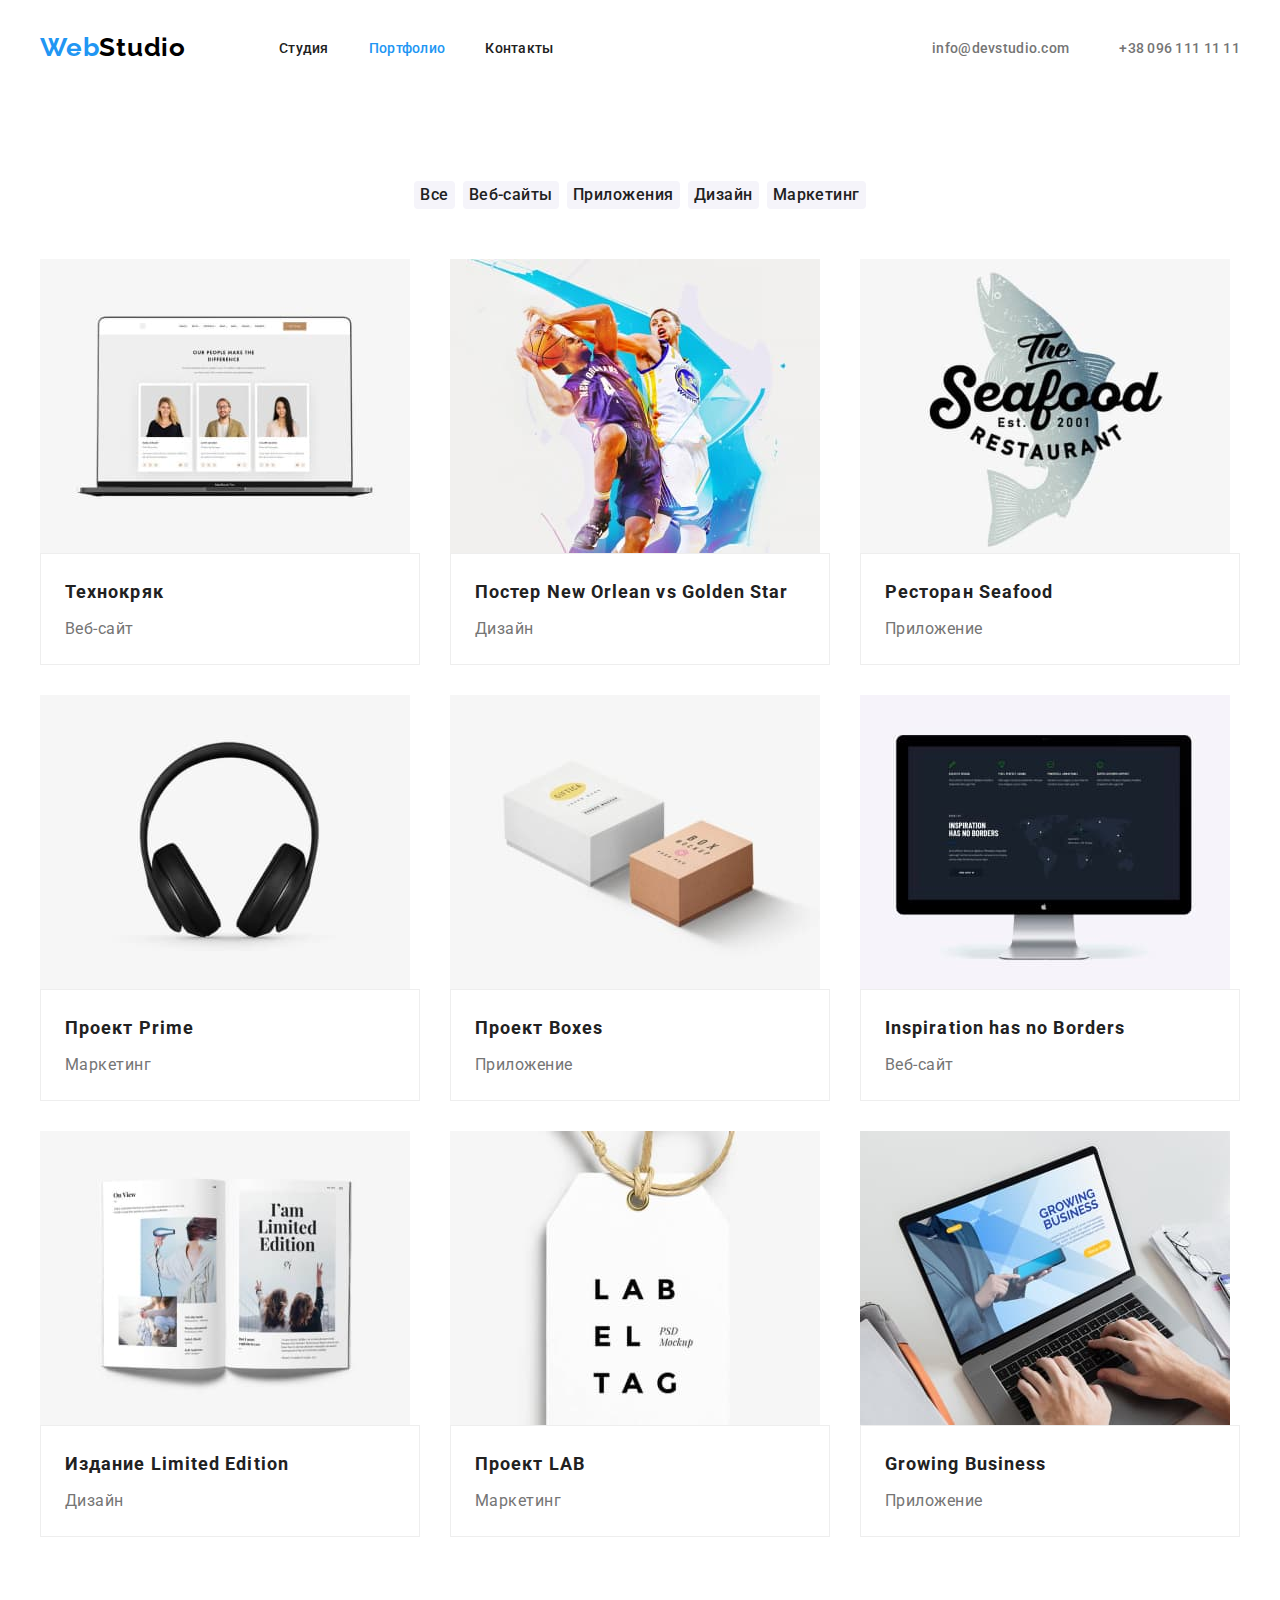
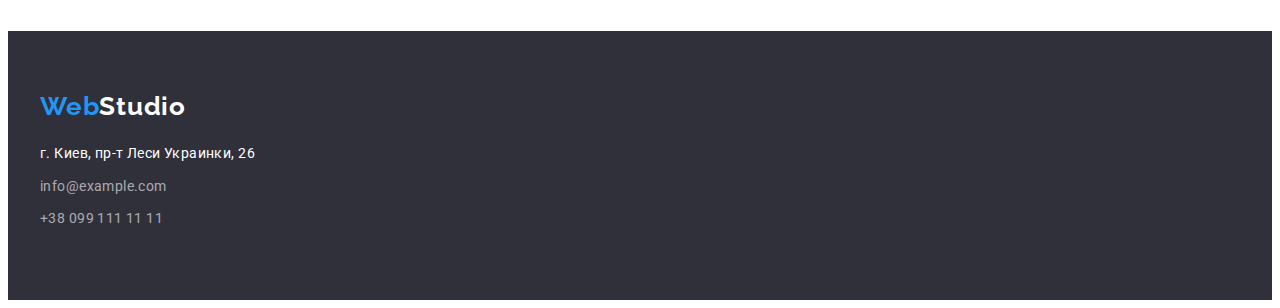
==== portfolio.html @ 58ab9e76 "clone homework 3" ====
<!DOCTYPE html>
<html lang="ru">
  <head>
    <meta charset="UTF-8" />
    <meta http-equiv="X-UA-Compatible" content="IE=edge" />
    <meta name="viewport" content="width=device-width, initial-scale=1.0" />
    <title>Document</title>
    <link rel="preconnect" href="https://fonts.googleapis.com" />
    <link rel="preconnect" href="https://fonts.gstatic.com" crossorigin />
    <link
      href="https://fonts.googleapis.com/css2?family=Raleway:wght@700&family=Roboto:wght@400;500;700;900&display=swap"
      rel="stylesheet"
    />
    <link
      rel="stylesheet"
      href="https://cdnjs.cloudflare.com/ajax/libs/modern-normalize/1.0.0/modern-normalize.min.css"
      integrity="sha512-ISS7cAi1PEhQ8jnbJpJZMd29NlhNj4AWYyLOSp2CE/CsHxTCu+r+t0D2yoJudVrd0/8fTVPUVDzY5Tvli75u/g=="
      crossorigin="anonymous"
    />
    <link rel="stylesheet" href="./css/styles.css" />
  </head>
  <body>
    <header class="header">
      <div class="container header-container">
        <nav class="navigation">
          <a class="logo" href="./"
            >Web<span class="logo-black">Studio</span>
          </a>
          <ul class="header-list">
            <li class="header-item">
              <a href="./index.html" class="header-link">Студия</a>
            </li>
            <li class="header-item">
              <a href="./portfolio.html" class="header-link current"
                >Портфолио</a
              >
            </li>
            <li class="header-item">
              <a href="" class="header-link">Контакты</a>
            </li>
          </nav>
        <ul class="header-connect">
          <li class="contact-item">
            <a href="mailto:info@devstudio.com" class="contact-link"
              >info@devstudio.com</a
            >
          </li>
          <li class="contact-item">
            <a href="tel:+380961111111" class="contact-link"
              >+38 096 111 11 11</a
            >
          </li>
        </ul>
      </div>
    </header>
    <main>
      <section class="portfolio">
        <div class="container">
          <h1 class="visually-hidden">Portfolio</h1>
          <ul class="portfolio-filter">
            <li class="filter-item">
              <button type="button" class="portfolio-filter-button">Все</button>
            </li>
            <li class="filter-item">
              <button type="button" class="portfolio-filter-button">
                Веб-сайты
              </button>
            </li>
            <li class="filter-item">
              <button type="button" class="portfolio-filter-button">
                Приложения
              </button>
            </li>
            <li class="filter-item">
              <button type="button" class="portfolio-filter-button">
                Дизайн
              </button>
            </li>
            <li class="filter-item">
              <button type="button" class="portfolio-filter-button">
                Маркетинг
              </button>
            </li>
          </ul>
          <ul class="gallery-list">
            <li class="gallery-item">
              <img
                src="./images/portfolio-img1.jpg"
                alt="ноутбук з зображенням команди"
                width="370"
                height="404"
              />
              <div class="gallery-border">
                <h2 class="gallery-text">Технокряк</h2>
                <p class="gallery-filter">Веб-сайт</p>
              </div>
            </li>
            <li class="gallery-item">
              <img
                src="./images/portfolio-img2.jpg"
                alt="два баскетболіста"
                width="370"
                height="404"
              />
              <div class="gallery-border">
                <h2 class="gallery-text">
                  Постер <span lang="en">New Orlean vs Golden Star</span>
                </h2>
                <p class="gallery-filter">Дизайн</p>
              </div>
            </li>
            <li class="gallery-item">
              <img
                src="./images/portfolio-img3.jpg"
                alt="лого ресторану"
                width="370"
                height="404"
              />
              <div class="gallery-border">
                <h2 class="gallery-text">
                  Ресторан <span lang="en">Seafood</span>
                </h2>
                <p class="gallery-filter">Приложение</p>
              </div>
            </li>
            <li class="gallery-item">
              <img
                src="./images/portfolio-img4.jpg"
                alt="навушники"
                width="370"
                height="404"
              />
              <div class="gallery-border">
                <h2 class="gallery-text">
                  Проект <span lang="en">Prime</span>
                </h2>
                <p class="gallery-filter">Маркетинг</p>
              </div>
            </li>
            <li class="gallery-item">
              <img
                src="./images/portfolio-img5.jpg"
                alt="дві коробки"
                width="370"
                height="404"
              />
              <div class="gallery-border">
                <h2 class="gallery-text">
                  Проект <span lang="en">Boxes</span>
                </h2>
                <p class="gallery-filter">Приложение</p>
              </div>
            </li>
            <li class="gallery-item">
              <img
                src="./images/portfolio-img6.jpg"
                alt="екран компютера"
                width="370"
                height="404"
              />
              <div class="gallery-border">
                <h2 class="gallery-text">
                  <span lang="en">Inspiration has no Borders</span>
                </h2>
                <p class="gallery-filter">Веб-сайт</p>
              </div>
            </li>
            <li class="gallery-item">
              <img
                src="./images/portfolio-img7.jpg"
                alt="розгорнута книга"
                width="370"
                height="404"
              />
              <div class="gallery-border">
                <h2 class="gallery-text">
                  Издание <span lang="en">Limited Edition</span>
                </h2>
                <p class="gallery-filter">Дизайн</p>
              </div>
            </li>
            <li class="gallery-item">
              <img
                src="./images/portfolio-img8.jpg"
                alt="лейба"
                width="370"
                height="404"
              />
              <div class="gallery-border">
                <h2 class="gallery-text">Проект <span lang="en">LAB</span></h2>
                <p class="gallery-filter">Маркетинг</p>
              </div>
            </li>
            <li class="gallery-item">
              <img
                src="./images/portfolio-img9.jpg"
                alt="руки, які набирають щось клавіатурі"
                width="370"
                height="404"
              />
              <div class="gallery-border">
                <h2 class="gallery-text">
                  <span lang="en">Growing Business</span>
                </h2>
                <p class="gallery-filter">Приложение</p>
              </div>
            </li>
          </ul>
        </div>
      </section>
    </main>
    <footer class="footer">
      <div class="container">
        <a href="./" class="logo">Web<span class="logo-white">Studio</span></a>
        <address>
          <ul class="footer-list">
            <li class="footer-item">
              <a
                href="https://goo.gl/maps/ukGRsMh9YRKDoBZH8"
                target="_blank"
                class="footer-contact-link"
              >
                <span class="adress-color"
                  >г. Киев, пр-т Леси Украинки, 26</span
                >
              </a>
            </li>
            <li class="footer-item">
              <a href="mailto:info@example.com" class="footer-contact-link"
                >info@example.com</a
              >
            </li>
            <li class="footer-item">
              <a href="tel:+380991111111" class="footer-contact-link"
                >+38 099 111 11 11</a
              >
            </li>
          </ul>
        </address>
      </div>
    </footer>
  </body>
</html>
---- css/styles.css ----
:root {
  --primary-text-color: #757575;
  --title-text-color: #212121;
  --accent-color: #2196f3;
  --additional-color: #ffffff;
  --contact-color: #757575;
  --backfound-footer-color: #2f303a;
}

p,
h1,
h2,
h3 {
  margin: 0;
}

ul {
  margin: 0;
  padding: 0;
}

body {
  background-color: #ffffff;
  color: var(--primary-text-color);
  font-family: "Roboto", sans-serif;
}

ul {
  list-style: none;
}

a {
  text-decoration: none;
}

img {
  display: block;
  max-width: 100%;
  height: auto;
}

.container {
  width: 1200px;
  margin-left: auto;
  margin-right: auto;
  padding-left: 15px;
  padding-right: 15px;
}

.visually-hidden {
  position: absolute;
  clip: rect(0 0 0 0);
  width: 1px;
  height: 1px;
  margin: -1px;
}

/*----------logo--------*/

.logo {
  display: block;
  font-family: "Raleway", sans-serif;
  font-weight: 700;
  font-size: 26px;
  line-height: 1.19;
  letter-spacing: 0.03em;
  color: var(--accent-color);
}

.logo-black {
  color: #000000;
}

.logo-white {
  color: #ffffff;
}

/* -------header--------- */
.header {
  padding-top: 24px;
  padding-bottom: 24px;
}
.logo {
  margin-right: 93px;
}

.header-container {
  display: flex;
  align-items: center;
}
.navigation {
  display: flex;
  align-items: center;
}

.header-list {
  display: flex;
}

.header-connect {
  display: flex;
  margin-left: auto;
}
.header-item + .header-item {
  margin-left: 40px;
}
.header-link {
  font-family: "Roboto", sans-serif;
  font-weight: 500;
  font-size: 14px;
  line-height: 1.14;
  letter-spacing: 0.02em;
  color: var(--title-text-color);
}
.header-link:hover,
.header-link:focus {
  color: var(--accent-color);
}
.current {
  color: var(--accent-color);
}

.contact-item {
  display: block;
}

.contact-item:first-child {
  margin-right: 50px;
}

.contact-link {
  font-family: "Roboto", sans-serif;
  font-weight: 500;
  font-size: 14px;
  line-height: 1.14;
  letter-spacing: 0.02em;
  color: var(--contact-color);
}
.contact-link:hover,
.contact-link:focus {
  color: var(--accent-color);
}

/*--------- hero-------- */
.hero {
  background-color: #2f303a;
  padding-top: 200px;
  padding-bottom: 200px;
  text-align: center;
}
.hero-title {
  margin-bottom: 30px;
  font-weight: 900;
  font-size: 44px;
  line-height: 1.36;
  letter-spacing: 0.06em;
  text-transform: uppercase;
  color: var(--additional-color);
}
.hero-button {
  font-family: inherit;
  font-weight: 700;
  font-size: 16px;
  line-height: 1.87;
  align-items: center;
  text-align: center;
  border-radius: 5px;
  justify-content: center;
  letter-spacing: 0.06em;
  color: #ffffff;
  background-color: var(--accent-color);
  height: 50px;
  min-width: 200px;

  cursor: pointer;
}
.hero-button:hover,
.hero-button:focus {
  background-color: #188ce8;
}

/*-------- Advantages--------*/
.advantages {
  padding-top: 94px;
  padding-bottom: 94px;
}
.advantages-list {
  display: flex;
}
.advantages-item + .advantages-item {
  margin-left: 30px;
}
.advantages-item {
  min-width: 270px;
  min-height: 75px;
}

.advantages-subtitle {
  margin-bottom: 10px;

  font-weight: 700;
  font-size: 14px;
  line-height: 1.14;
  letter-spacing: 0.03em;
  text-transform: uppercase;
  color: var(--title-text-color);
}
.advantages-text {
  font-weight: 400;
  font-size: 14px;
  line-height: 1.71;
  letter-spacing: 0.03em;
  color: var(--primary-text-color);
}

/*-------works------*/
.works {
  padding-bottom: 94px;
}
.works-list {
  display: flex;
  margin-left: -30px;
}
.works-item {
  width: calc(100% / 3 - 30px);
  margin-left: 30px;
}
.works-title {
  margin-bottom: 50px;
}
.works-title,
.team-title {
  font-weight: 700;
  font-size: 36px;
  line-height: 1.16;
  text-align: center;
  letter-spacing: 0.03em;
  color: var(--title-text-color);
}

/*-------team------*/
.team {
  background-color: #f5f4fa;
  padding-top: 94px;
  padding-bottom: 94px;
}
.team-title {
  margin-bottom: 50px;
}
.team-list {
  display: flex;
  margin-left: -30px;
  margin-bottom: -30px;
}
.team-item {
  flex-basis: calc(100%-60px)/ 4);
  margin-left: 30px;
  margin-bottom: 30px;
}

.imagine {
  margin-bottom: 30px;
}

.team-name {
  margin-bottom: 10px;

  font-weight: 500;
  font-size: 16px;
  line-height: 1.18;
  text-align: center;
  letter-spacing: 0.03em;
  color: var(--title-text-color);
}
.team-text {
  font-size: 16px;
  line-height: 1.18;
  text-align: center;
  letter-spacing: 0.03em;
  color: var(--primary-text-color);
}
.team-border {
  background: #ffffff;
  box-shadow: 0px 1px 3px rgba(0, 0, 0, 0.12), 0px 1px 1px rgba(0, 0, 0, 0.14),
    0px 2px 1px rgba(0, 0, 0, 0.2);
  border-radius: 0px 0px 4px 4px;
  padding-top: 30px;
  padding-bottom: 30px;
}

/*------- footer-----*/
.footer {
  background-color: var(--backfound-footer-color);
  padding-top: 60px;
  padding-bottom: 60px;
}
.footer .logo {
  margin-bottom: 20px;
  margin-right: 0;
}

address {
  font-style: normal;
  margin-bottom: 9px;
}

.adress-color {
  color: #ffffff;
}

.footer-item:not(:last-child){
  display: block;
  margin-bottom: 9px;
}

.footer-contact-link {
  display: block;
  font-family: inherit;
  font-size: 14px;
  line-height: 1.71;
  letter-spacing: 0.03em;
  color: rgba(255, 255, 255, 0.6);
}
.footer-contact-link:hover,
.footer-contact-link:focus {
  color: var(--accent-color);
}

/*------ portfolio-----*/
/*-------filter--------*/

.portfolio {
  padding-top: 94px;
  padding-bottom: 94px;
}
.portfolio-filter {
  margin-bottom: 50px;
}
.portfolio-filter {
  display: flex;
  justify-content: center;
}

.portfolio-filter-button {
  font-family: inherit;
  font-weight: 500;
  font-size: 16px;
  line-height: 26px;
  text-align: center;
  letter-spacing: 0.03em;
  color: #212121;
  background-color: #f5f4fa;
  border-radius: 4px;
  border: none;

  cursor: pointer;
}

.portfolio-filter-button:hover,
.portfolio-filter-button:focus {
  background-color: #2196f3;
  color: #ffffff;
  box-shadow: 0px 3px 1px rgba(0, 0, 0, 0.1), 0px 1px 2px rgba(0, 0, 0, 0.08),
    0px 2px 2px rgba(0, 0, 0, 0.12);
  border-radius: 4px;
}
.filter-item + .filter-item {
  margin-left: 8px;
}

/*---------Gallery--------*/
.gallery-list {
  display: flex;
  flex-wrap: wrap;
  margin-left: -30px;
  margin-bottom: -30px;
}
.gallery-item {
  width: calc(100% / 3 - 30px);
  margin-left: 30px;
  margin-bottom: 30px;
}
.gallery-text {
  margin-bottom: 4px;
  font-weight: 700;
  font-size: 18px;
  line-height: 2;
  letter-spacing: 0.06em;
  color: var(--title-text-color);
}
.gallery-filter {
  font-size: 16px;
  line-height: 1.87;
  letter-spacing: 0.03em;
  color: var(--primary-text-color);
}
.gallery-border {
  background: #ffffff;
  border: 1px solid #eeeeee;
  box-sizing: border-box;
  padding-left: 24px;
  padding-right: 24px;
  padding-top: 20px;
  padding-bottom: 20px;
}
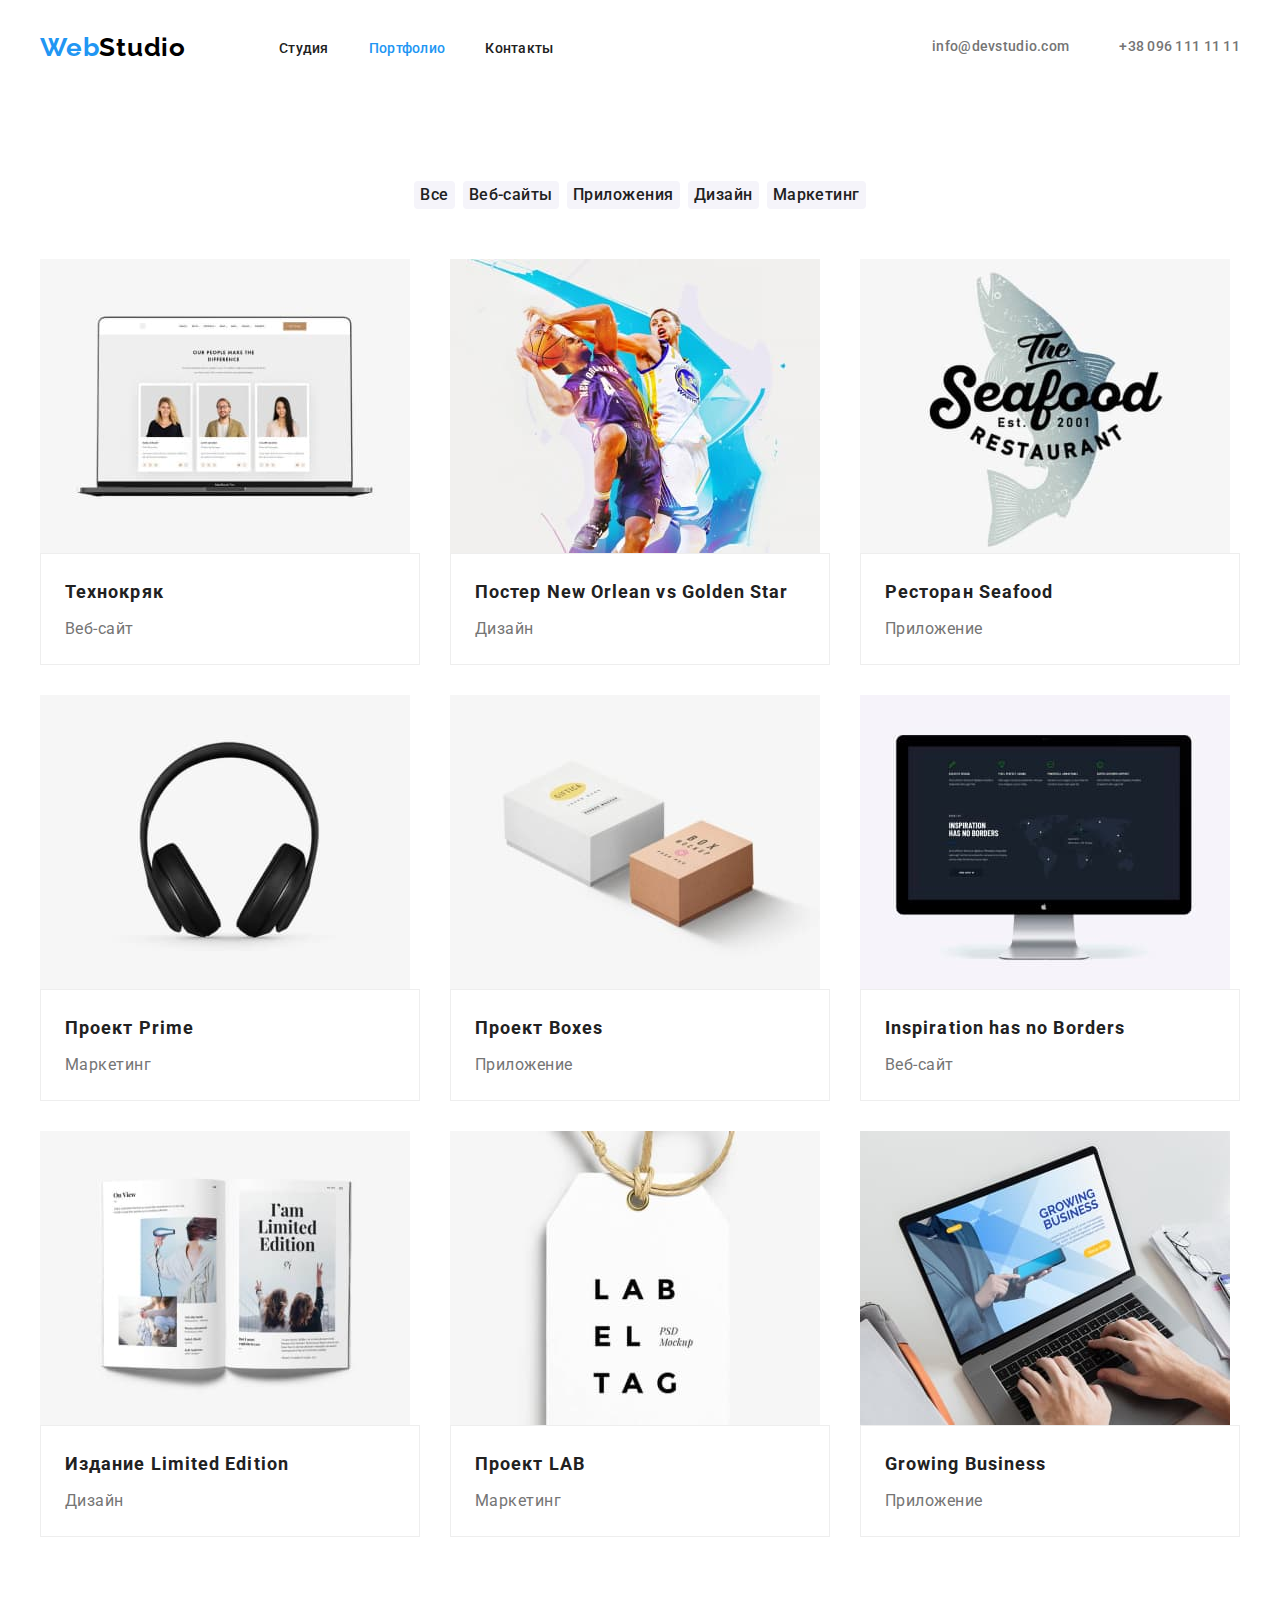
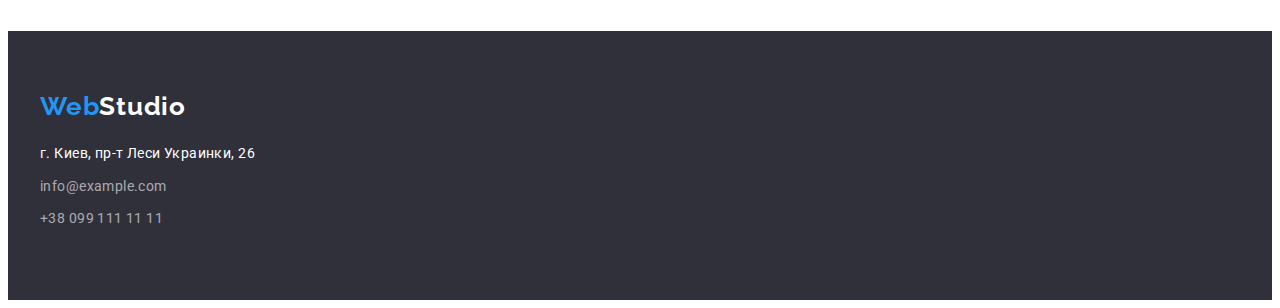
==== commit 7ba991ee: "add some" ====
--- a/portfolio.html
+++ b/portfolio.html
@@ -83,8 +83,7 @@
             </li>
           </ul>
           <ul class="gallery-list">
-            <li class="gallery-item">
-              <img
+            <li class="gallery-item"> <a href="" class="gallery-link"><img
                 src="./images/portfolio-img1.jpg"
                 alt="ноутбук з зображенням команди"
                 width="370"
@@ -93,9 +92,10 @@
               <div class="gallery-border">
                 <h2 class="gallery-text">Технокряк</h2>
                 <p class="gallery-filter">Веб-сайт</p>
-              </div>
-            </li>
-            <li class="gallery-item">
+              </div></a>
+              
+            </li>
+            <li class="gallery-item"> <a href=""class="gallery-link">
               <img
                 src="./images/portfolio-img2.jpg"
                 alt="два баскетболіста"
@@ -107,9 +107,9 @@
                   Постер <span lang="en">New Orlean vs Golden Star</span>
                 </h2>
                 <p class="gallery-filter">Дизайн</p>
-              </div>
-            </li>
-            <li class="gallery-item">
+              </div> </a>
+            </li>
+            <li class="gallery-item"> <a href=""class="gallery-link">
               <img
                 src="./images/portfolio-img3.jpg"
                 alt="лого ресторану"
@@ -122,8 +122,9 @@
                 </h2>
                 <p class="gallery-filter">Приложение</p>
               </div>
-            </li>
-            <li class="gallery-item">
+              </a>
+            </li>
+            <li class="gallery-item"><a href=""class="gallery-link">
               <img
                 src="./images/portfolio-img4.jpg"
                 alt="навушники"
@@ -135,9 +136,9 @@
                   Проект <span lang="en">Prime</span>
                 </h2>
                 <p class="gallery-filter">Маркетинг</p>
-              </div>
-            </li>
-            <li class="gallery-item">
+              </div> </a>
+            </li>
+            <li class="gallery-item"><a href=""class="gallery-link">
               <img
                 src="./images/portfolio-img5.jpg"
                 alt="дві коробки"
@@ -150,8 +151,9 @@
                 </h2>
                 <p class="gallery-filter">Приложение</p>
               </div>
-            </li>
-            <li class="gallery-item">
+              </a>
+            </li>
+            <li class="gallery-item"><a href=""class="gallery-link">
               <img
                 src="./images/portfolio-img6.jpg"
                 alt="екран компютера"
@@ -163,9 +165,9 @@
                   <span lang="en">Inspiration has no Borders</span>
                 </h2>
                 <p class="gallery-filter">Веб-сайт</p>
-              </div>
-            </li>
-            <li class="gallery-item">
+              </div></a>
+            </li>
+            <li class="gallery-item"><a href=""class="gallery-link">
               <img
                 src="./images/portfolio-img7.jpg"
                 alt="розгорнута книга"
@@ -177,9 +179,9 @@
                   Издание <span lang="en">Limited Edition</span>
                 </h2>
                 <p class="gallery-filter">Дизайн</p>
-              </div>
-            </li>
-            <li class="gallery-item">
+              </div> </a>
+            </li>
+            <li class="gallery-item"><a href=""class="gallery-link">
               <img
                 src="./images/portfolio-img8.jpg"
                 alt="лейба"
@@ -189,9 +191,9 @@
               <div class="gallery-border">
                 <h2 class="gallery-text">Проект <span lang="en">LAB</span></h2>
                 <p class="gallery-filter">Маркетинг</p>
-              </div>
-            </li>
-            <li class="gallery-item">
+              </div></a>
+            </li>
+            <li class="gallery-item"><a href=""class="gallery-link">
               <img
                 src="./images/portfolio-img9.jpg"
                 alt="руки, які набирають щось клавіатурі"
@@ -203,7 +205,7 @@
                   <span lang="en">Growing Business</span>
                 </h2>
                 <p class="gallery-filter">Приложение</p>
-              </div>
+              </div></a>
             </li>
           </ul>
         </div>
--- a/css/styles.css
+++ b/css/styles.css
@@ -139,11 +139,32 @@
 .contact-link:hover,
 .contact-link:focus {
   color: var(--accent-color);
+  fill: currentColor;
+}
+
+.contact-item {
+  display: flex;
+  align-items: center;
+}
+
+.icon {
+  margin-right: 10px;
 }
 
 /*--------- hero-------- */
 .hero {
   background-color: #2f303a;
+  background-image: linear-gradient(
+      rgba(47, 48, 58, 0.4),
+      rgba(47, 48, 58, 0.4)
+    ),
+    url(../images/hero-background.jpg);
+  background-repeat: no-repeat;
+  background-position: center;
+  background-size: cover;
+  max-width: 1600px;
+  margin-left: auto;
+  margin-right: auto;
   padding-top: 200px;
   padding-bottom: 200px;
   text-align: center;
@@ -229,7 +250,8 @@
   margin-bottom: 50px;
 }
 .works-title,
-.team-title {
+.team-title,
+.regular-customers-tittle {
   font-weight: 700;
   font-size: 36px;
   line-height: 1.16;
@@ -253,7 +275,7 @@
   margin-bottom: -30px;
 }
 .team-item {
-  flex-basis: calc(100%-60px)/ 4);
+  flex-basis: calc((100%-60px) / 4);
   margin-left: 30px;
   margin-bottom: 30px;
 }
@@ -287,6 +309,39 @@
   padding-top: 30px;
   padding-bottom: 30px;
 }
+/*------------regular-customer------*/
+.regular-customers {
+  padding-bottom: 94px;
+  margin-top: 94px;
+}
+.regular-customers-tittle {
+  margin-bottom: 50px;
+}
+
+.regular-customers-link {
+  border: 1px solid rgba(175, 177, 184, 1);
+  border-radius: 4px;
+  justify-content: center;
+  align-items: center;
+  display: flex;
+  fill: #afb1b8;
+  width: 170px;
+  height: 92px;
+}
+.regular-customers-link:hover,
+.regular-customers-link:focus {
+  border-color: var(--accent-color);
+  fill: var(--accent-color);
+}
+
+.regular-customers-item + .regular-customers-item {
+  margin-left: 30px;
+}
+
+.regular-customers-list {
+  display: flex;
+  justify-content: center;
+}
 
 /*------- footer-----*/
 .footer {
@@ -308,7 +363,7 @@
   color: #ffffff;
 }
 
-.footer-item:not(:last-child){
+.footer-item:not(:last-child) {
   display: block;
   margin-bottom: 9px;
 }
@@ -403,3 +458,8 @@
   padding-top: 20px;
   padding-bottom: 20px;
 }
+.gallery-link:hover {
+  display: block;
+  box-shadow: 1px 4px 6px 0px #00000029, 0px 4px 4px 0px #0000000f,
+    0px 1px 1px 0px #0000001f;
+}
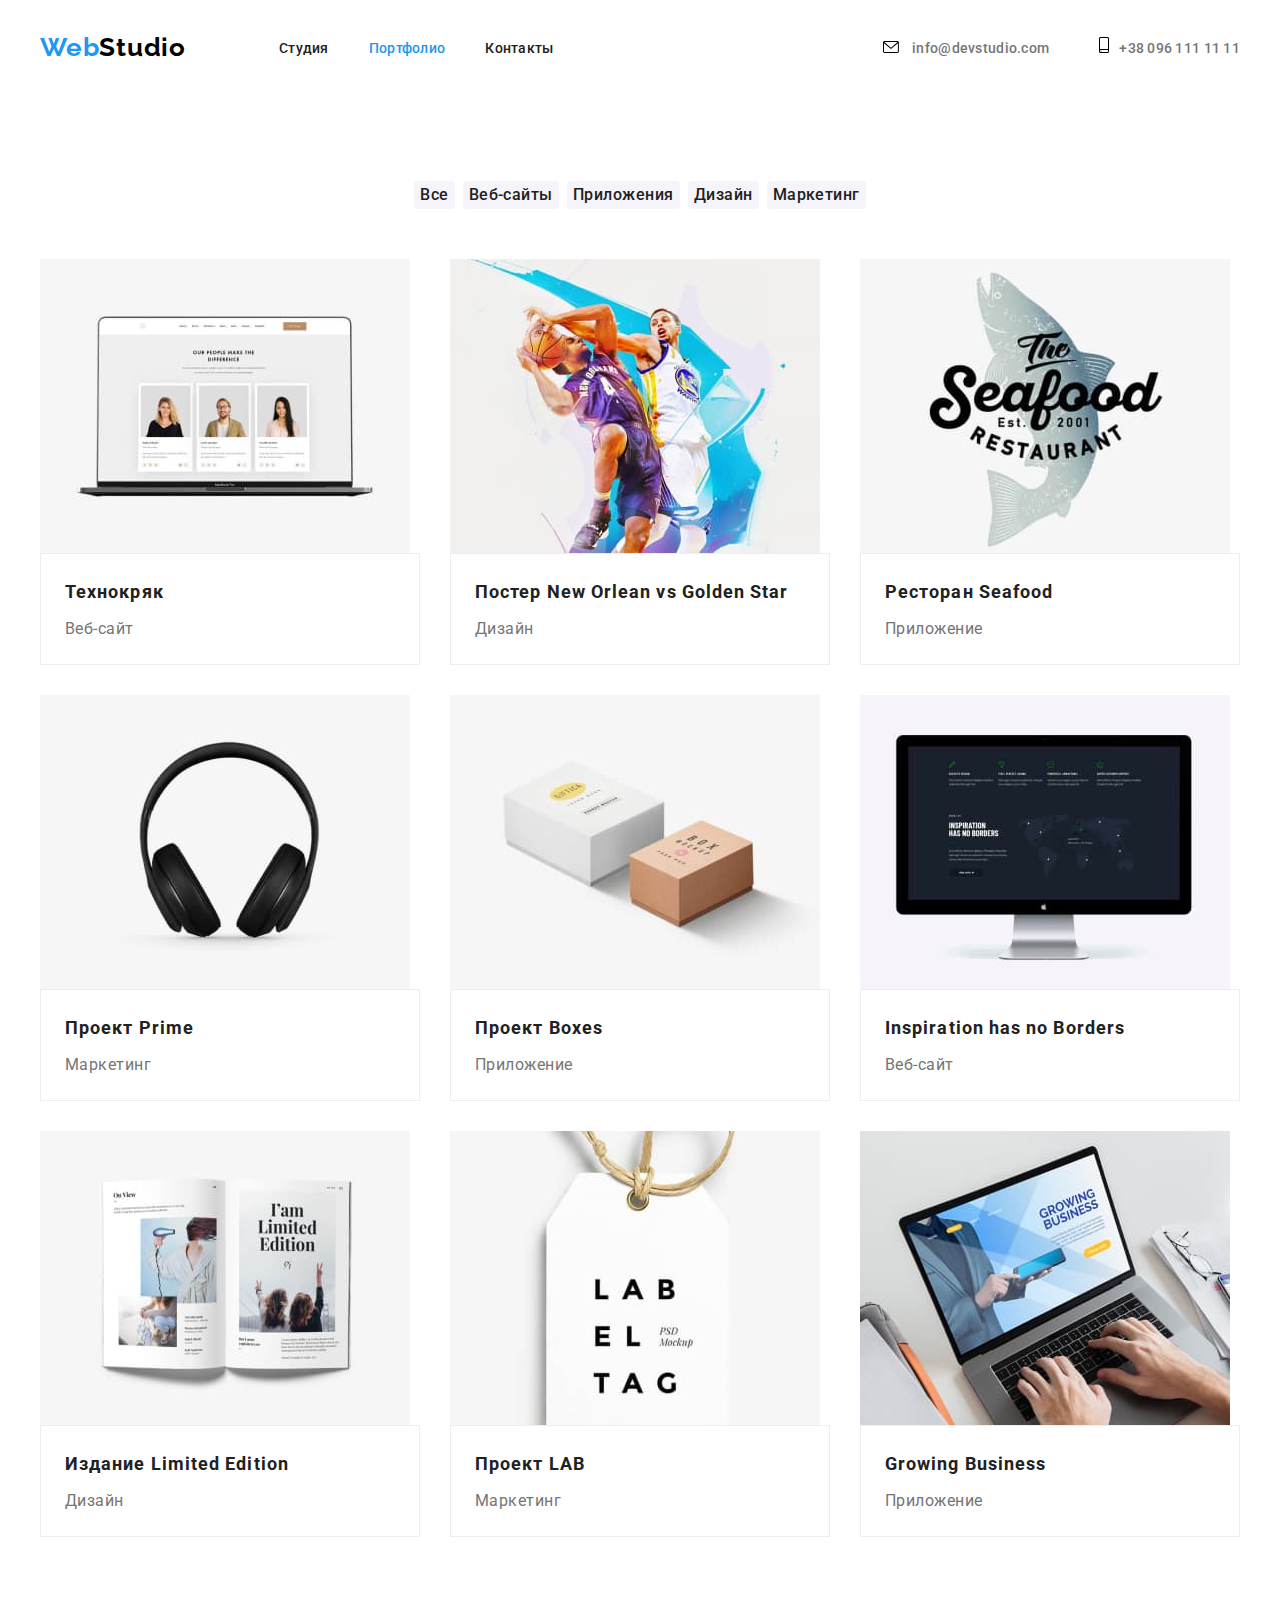
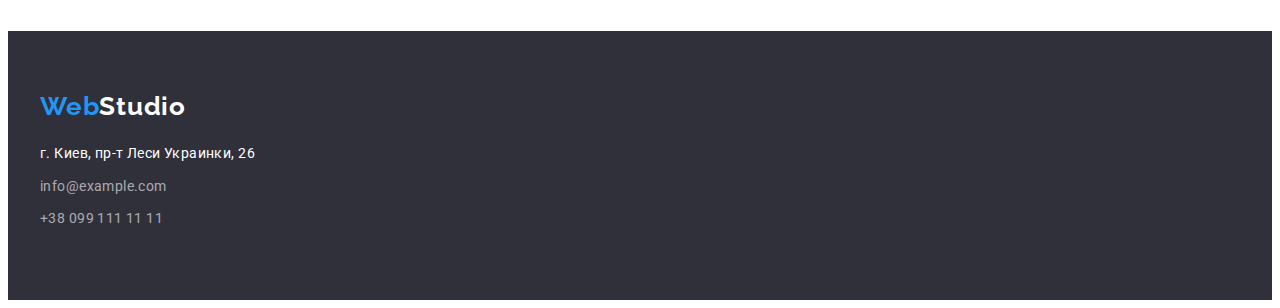
==== commit 5dd3e156: "add 2 section" ====
--- a/portfolio.html
+++ b/portfolio.html
@@ -39,15 +39,19 @@
               <a href="" class="header-link">Контакты</a>
             </li>
           </nav>
-        <ul class="header-connect">
+         <ul class="header-connect">
           <li class="contact-item">
             <a href="mailto:info@devstudio.com" class="contact-link"
-              >info@devstudio.com</a
+              > <svg class="icon" width="16" height="12">
+                <use href="./images/icons.svg#envelope"></use>
+              </svg> info@devstudio.com</a
             >
           </li>
           <li class="contact-item">
             <a href="tel:+380961111111" class="contact-link"
-              >+38 096 111 11 11</a
+              ><svg class="icon" width="10" height="16">
+                <use href="./images/icons.svg#smartphone"></use>
+              </svg>+38 096 111 11 11</a
             >
           </li>
         </ul>
--- a/css/styles.css
+++ b/css/styles.css
@@ -142,7 +142,7 @@
   fill: currentColor;
 }
 
-.contact-item {
+.header-connect {
   display: flex;
   align-items: center;
 }
@@ -215,6 +215,17 @@
   min-width: 270px;
   min-height: 75px;
 }
+.advantages-borber {
+  margin-bottom: 30px;
+
+  width: 270px;
+  height: 120px;
+  background-color: #f5f4fa;
+  border-radius: 4px;
+  display: flex;
+  justify-content: center;
+  align-items: center;
+}
 
 .advantages-subtitle {
   margin-bottom: 10px;
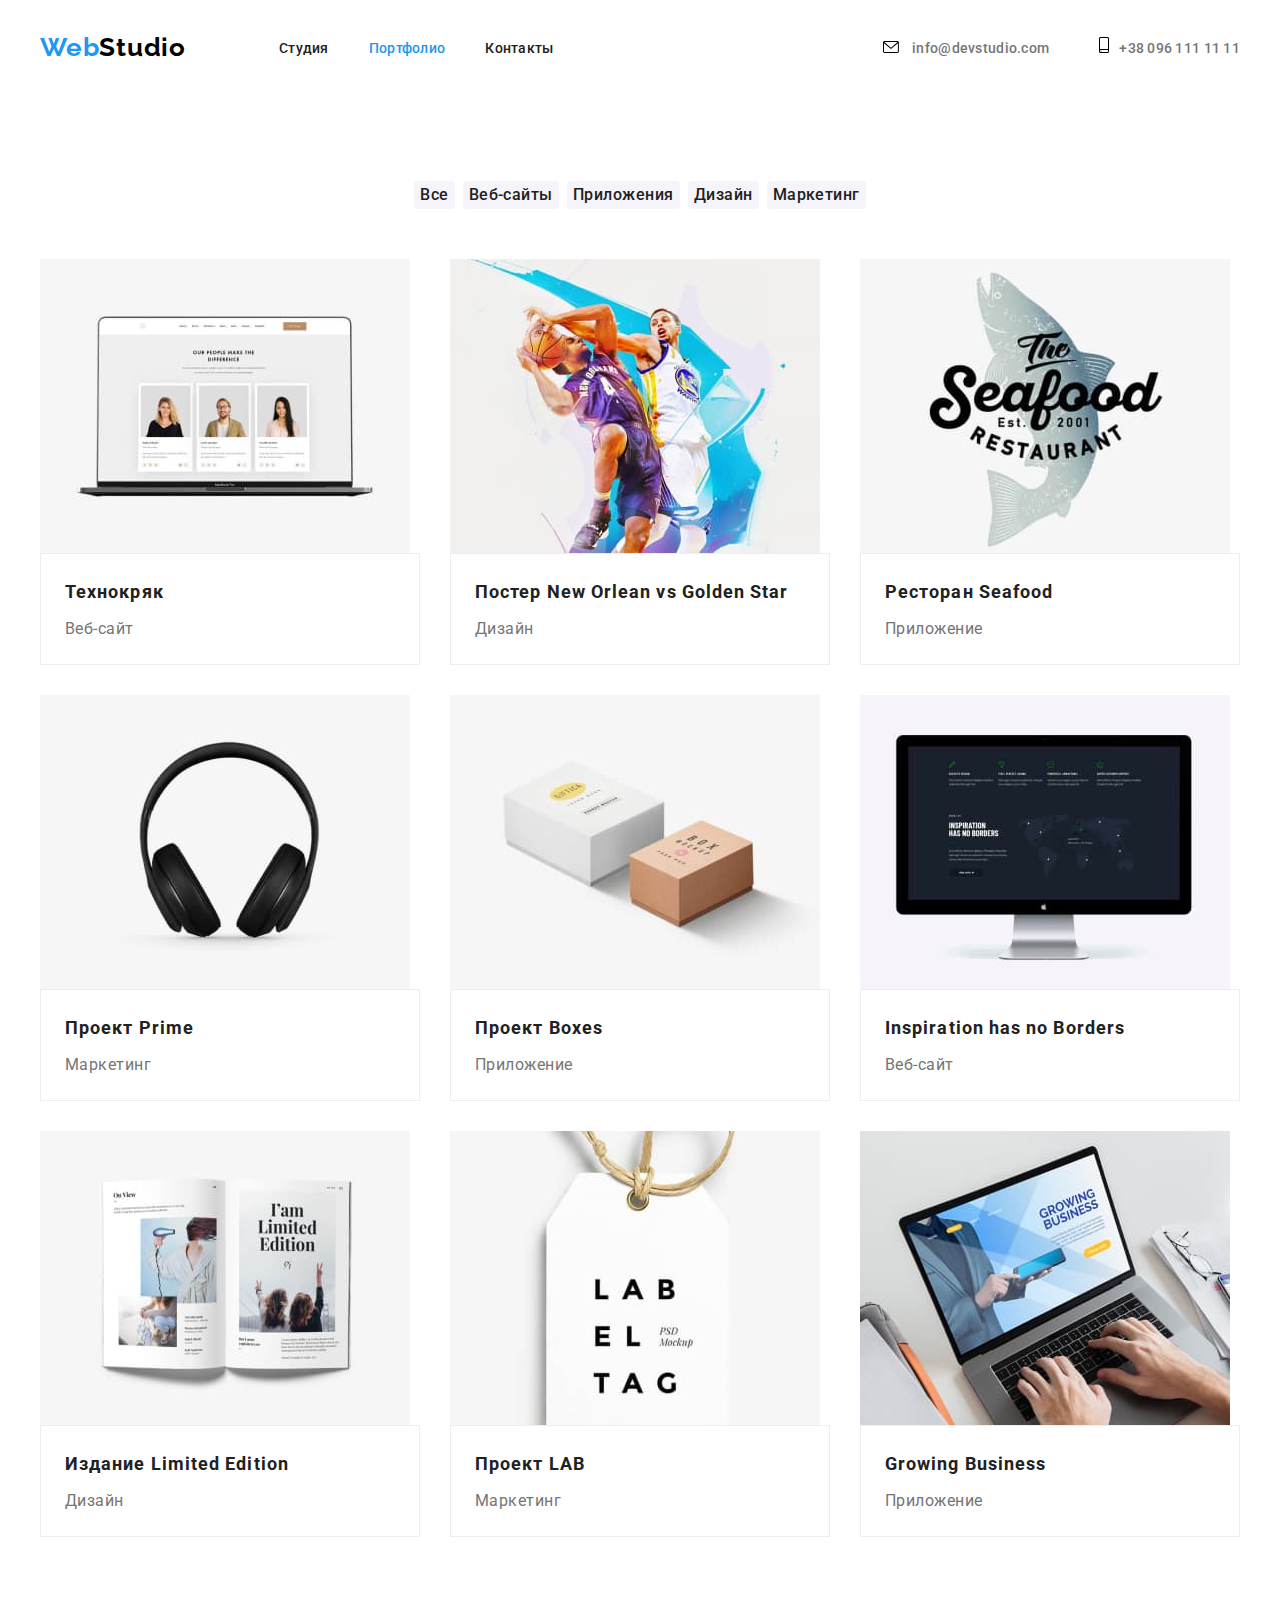
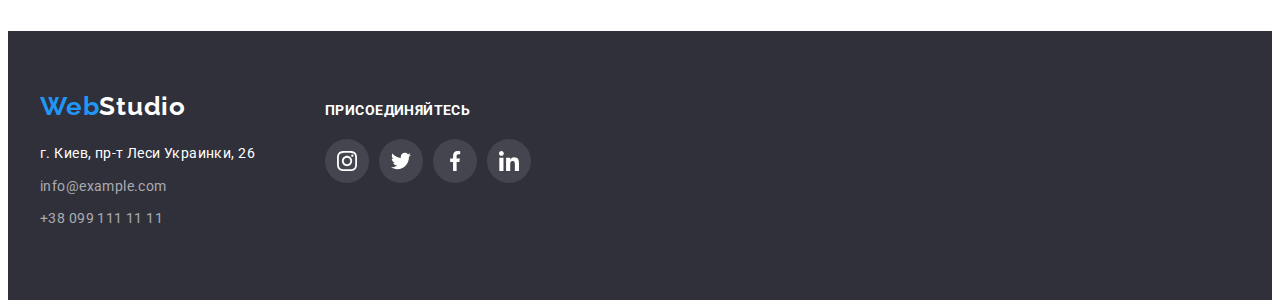
==== commit 296ab720: "add icons and shadow" ====
--- a/portfolio.html
+++ b/portfolio.html
@@ -215,11 +215,12 @@
         </div>
       </section>
     </main>
-    <footer class="footer">
-      <div class="container">
+   <footer class="footer">
+    <div class="container footer-container">
+      <div class="footer-social">
         <a href="./" class="logo">Web<span class="logo-white">Studio</span></a>
         <address>
-          <ul class="footer-list">
+          <ul>
             <li class="footer-item">
               <a
                 href="https://goo.gl/maps/ukGRsMh9YRKDoBZH8"
@@ -243,7 +244,24 @@
             </li>
           </ul>
         </address>
-      </div>
+        </div>
+          <div class="footer-social">
+          <span class="footer-social-text">присоединяйтесь</span>
+           <ul class="footer-social-list" >
+                  <li class="footer-social-item"><a href="" class="footer-social-link"><svg class="footer-icon" width="20" height="20">
+                <use href="./images/icons.svg#icon-instagram"></use>
+              </svg></a></li>
+                  <li class="footer-social-item"><a href=""><a href="" class="footer-social-link"><svg class="footer-icon" width="20" height="20">
+                <use href="./images/icons.svg#icon-twitter"></use>
+              </svg></a></li>
+                  <li class="footer-social-item"><a href=""><a href="" class="footer-social-link"><svg class="footer-icon" width="20" height="20">
+                <use href="./images/icons.svg#icon-facebook"></use>
+              </svg></a></li>
+                  <li class="footer-social-item"><a href=""><a href=""class="footer-social-link"><svg class="footer-icon" width="20" height="20">
+                <use href="./images/icons.svg#icon-linkedin"></use>
+              </svg></a></li>
+                </ul></div>
+    </div>
     </footer>
   </body>
 </html>
--- a/css/styles.css
+++ b/css/styles.css
@@ -311,6 +311,7 @@
   text-align: center;
   letter-spacing: 0.03em;
   color: var(--primary-text-color);
+  margin-bottom: 16px;
 }
 .team-border {
   background: #ffffff;
@@ -320,6 +321,35 @@
   padding-top: 30px;
   padding-bottom: 30px;
 }
+.team-social-list {
+  display: flex;
+  justify-content: center;
+}
+
+.team-social-link {
+  width: 44px;
+  height: 44px;
+  background-color: #ffffff;
+  border-radius: 50%;
+  display: flex;
+  justify-content: center;
+  align-items: center;
+  color: #afb1b8;
+}
+.advantages-icon {
+  fill: currentColor;
+}
+
+.team-social-link:hover,
+.team-social-link:focus {
+  background-color: var(--accent-color);
+  color: var(--additional-color);
+}
+
+.team-social-item + .team-social-item {
+  margin-left: 10px;
+}
+
 /*------------regular-customer------*/
 .regular-customers {
   padding-bottom: 94px;
@@ -371,7 +401,7 @@
 }
 
 .adress-color {
-  color: #ffffff;
+  color: var(--additional-color);
 }
 
 .footer-item:not(:last-child) {
@@ -390,6 +420,53 @@
 .footer-contact-link:hover,
 .footer-contact-link:focus {
   color: var(--accent-color);
+}
+
+.footer-container {
+  display: flex;
+  align-items: baseline;
+}
+.footer-social + .footer-social {
+  margin-left: 70px;
+}
+.footer-social-text {
+  display: block;
+  margin-bottom: 20px;
+
+  font-weight: bold;
+  font-size: 14px;
+  line-height: 1.14;
+  letter-spacing: 0.03em;
+  text-transform: uppercase;
+  color: var(--additional-color);
+}
+
+.footer-social-list {
+  display: flex;
+  justify-content: center;
+}
+.footer-social-item + .footer-social-item {
+  margin-left: 10px;
+}
+
+.footer-social-link {
+  width: 44px;
+  height: 44px;
+  background-color: rgba(255, 255, 255, 0.1);
+  border-radius: 50%;
+  display: flex;
+  justify-content: center;
+  align-items: center;
+  color: var(--additional-color);
+}
+.footer-icon {
+  fill: currentColor;
+}
+
+.footer-social-link:hover,
+.footer-social-link:focus {
+  background-color: var(--accent-color);
+  color: var(--additional-color);
 }
 
 /*------ portfolio-----*/
@@ -424,8 +501,8 @@
 
 .portfolio-filter-button:hover,
 .portfolio-filter-button:focus {
-  background-color: #2196f3;
-  color: #ffffff;
+  background-color: var(--accent-color);
+  color: var(--additional-color);
   box-shadow: 0px 3px 1px rgba(0, 0, 0, 0.1), 0px 1px 2px rgba(0, 0, 0, 0.08),
     0px 2px 2px rgba(0, 0, 0, 0.12);
   border-radius: 4px;
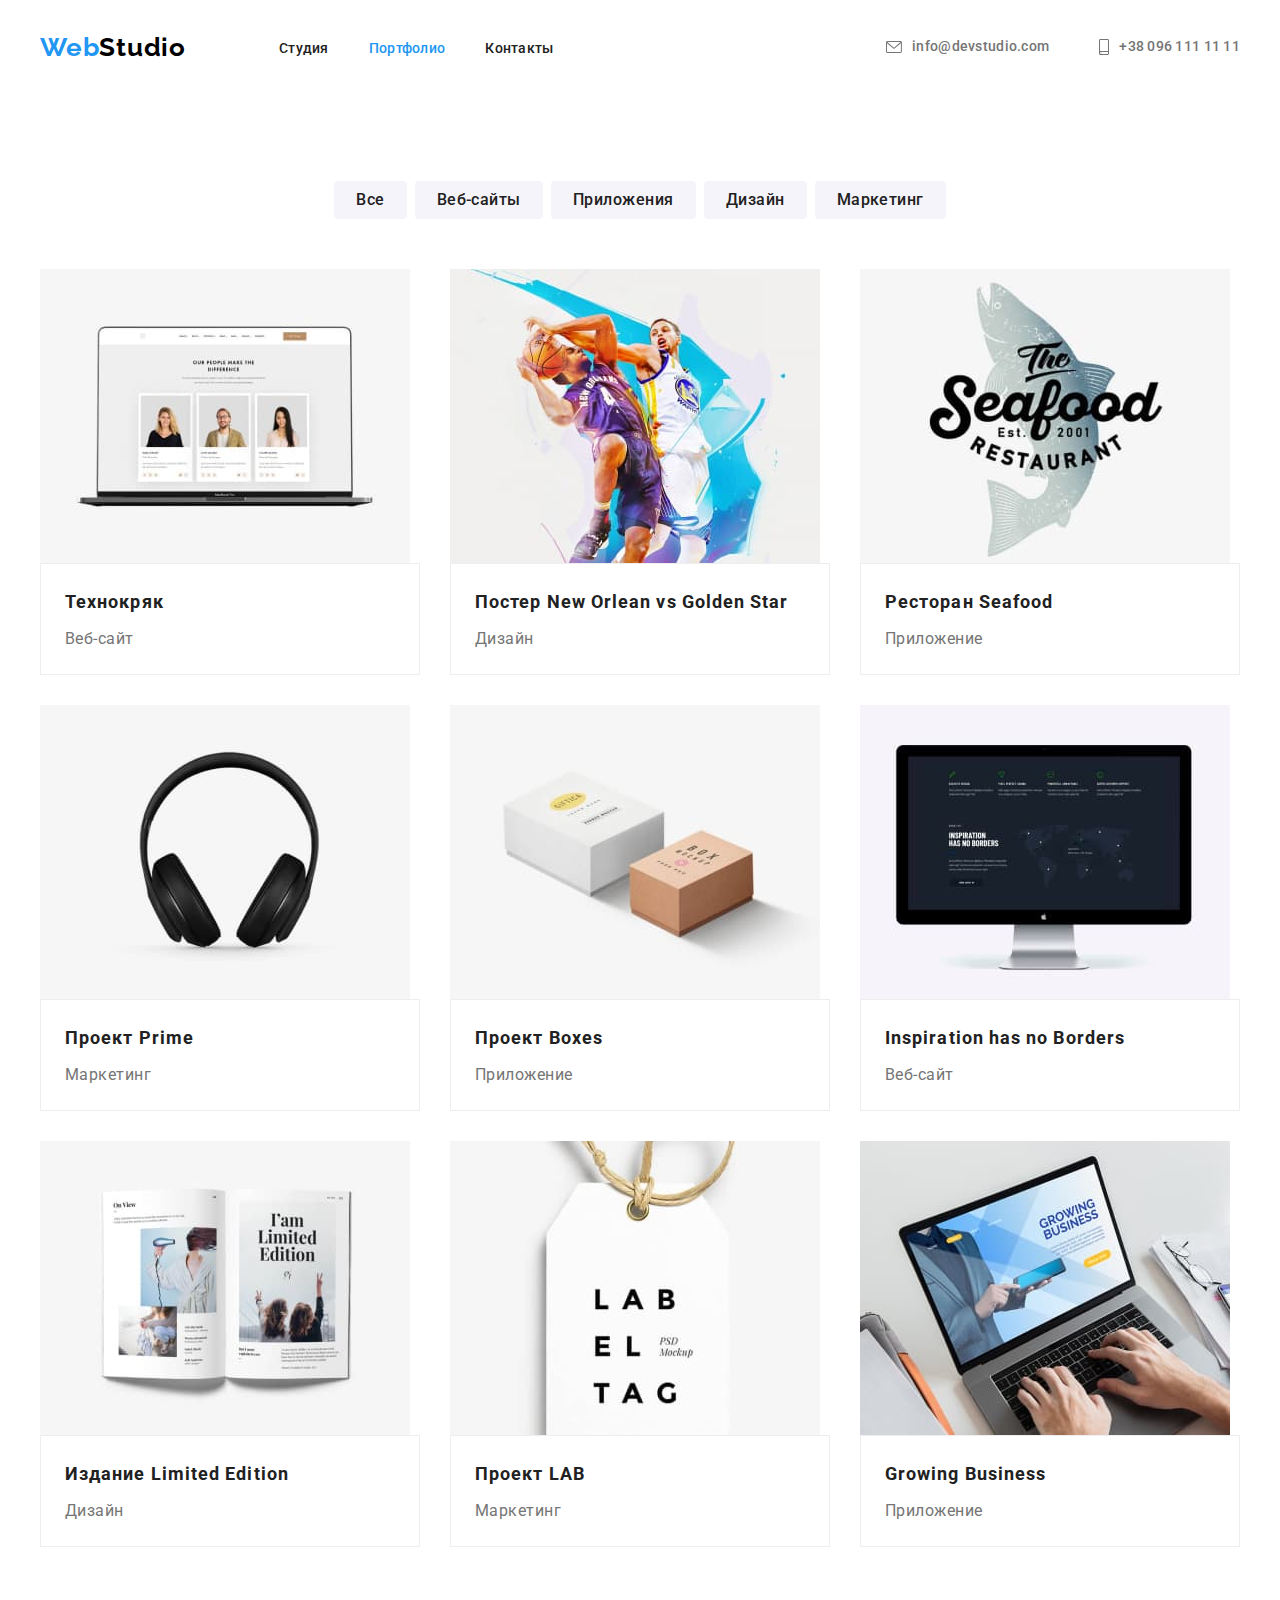
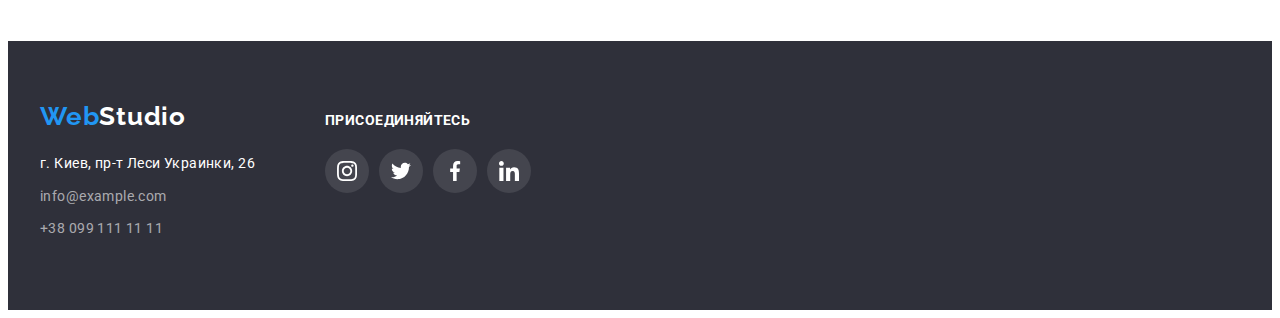
==== commit f07eced3: "corrected some mistakes" ====
--- a/portfolio.html
+++ b/portfolio.html
@@ -58,7 +58,7 @@
       </div>
     </header>
     <main>
-      <section class="portfolio">
+      <section class="portfolio section">
         <div class="container">
           <h1 class="visually-hidden">Portfolio</h1>
           <ul class="portfolio-filter">
@@ -251,13 +251,13 @@
                   <li class="footer-social-item"><a href="" class="footer-social-link"><svg class="footer-icon" width="20" height="20">
                 <use href="./images/icons.svg#icon-instagram"></use>
               </svg></a></li>
-                  <li class="footer-social-item"><a href=""><a href="" class="footer-social-link"><svg class="footer-icon" width="20" height="20">
+                  <li class="footer-social-item"><a href="" class="footer-social-link"><svg class="footer-icon" width="20" height="20">
                 <use href="./images/icons.svg#icon-twitter"></use>
               </svg></a></li>
-                  <li class="footer-social-item"><a href=""><a href="" class="footer-social-link"><svg class="footer-icon" width="20" height="20">
+                  <li class="footer-social-item"><a href="" class="footer-social-link"><svg class="footer-icon" width="20" height="20">
                 <use href="./images/icons.svg#icon-facebook"></use>
               </svg></a></li>
-                  <li class="footer-social-item"><a href=""><a href=""class="footer-social-link"><svg class="footer-icon" width="20" height="20">
+                  <li class="footer-social-item"><a href=""class="footer-social-link"><svg class="footer-icon" width="20" height="20">
                 <use href="./images/icons.svg#icon-linkedin"></use>
               </svg></a></li>
                 </ul></div>
--- a/css/styles.css
+++ b/css/styles.css
@@ -129,12 +129,16 @@
 }
 
 .contact-link {
+  display: flex;
+  align-items: center;
+
   font-family: "Roboto", sans-serif;
   font-weight: 500;
   font-size: 14px;
   line-height: 1.14;
   letter-spacing: 0.02em;
   color: var(--contact-color);
+  fill: var(--contact-color);
 }
 .contact-link:hover,
 .contact-link:focus {
@@ -179,6 +183,11 @@
   color: var(--additional-color);
 }
 .hero-button {
+  padding-top: 10px;
+  padding-bottom: 10px;
+  padding-right: 32px;
+  padding-left: 32px;
+
   font-family: inherit;
   font-weight: 700;
   font-size: 16px;
@@ -200,11 +209,14 @@
   background-color: #188ce8;
 }
 
-/*-------- Advantages--------*/
-.advantages {
+/*------- section------*/
+.section {
   padding-top: 94px;
   padding-bottom: 94px;
 }
+
+/*-------- Advantages--------*/
+
 .advantages-list {
   display: flex;
 }
@@ -247,7 +259,7 @@
 
 /*-------works------*/
 .works {
-  padding-bottom: 94px;
+  padding-top: 0px;
 }
 .works-list {
   display: flex;
@@ -274,12 +286,11 @@
 /*-------team------*/
 .team {
   background-color: #f5f4fa;
-  padding-top: 94px;
-  padding-bottom: 94px;
 }
 .team-title {
   margin-bottom: 50px;
 }
+
 .team-list {
   display: flex;
   margin-left: -30px;
@@ -351,10 +362,7 @@
 }
 
 /*------------regular-customer------*/
-.regular-customers {
-  padding-bottom: 94px;
-  margin-top: 94px;
-}
+
 .regular-customers-tittle {
   margin-bottom: 50px;
 }
@@ -472,10 +480,6 @@
 /*------ portfolio-----*/
 /*-------filter--------*/
 
-.portfolio {
-  padding-top: 94px;
-  padding-bottom: 94px;
-}
 .portfolio-filter {
   margin-bottom: 50px;
 }
@@ -485,6 +489,11 @@
 }
 
 .portfolio-filter-button {
+  padding-top: 6px;
+  padding-bottom: 6px;
+  padding-right: 22px;
+  padding-left: 22px;
+
   font-family: inherit;
   font-weight: 500;
   font-size: 16px;
@@ -546,8 +555,14 @@
   padding-top: 20px;
   padding-bottom: 20px;
 }
-.gallery-link:hover {
-  display: block;
-  box-shadow: 1px 4px 6px 0px #00000029, 0px 4px 4px 0px #0000000f,
-    0px 1px 1px 0px #0000001f;
-}
+.gallery-link {
+  display: block;
+}
+
+.gallery-link:hover,
+.gallery-link:focus {
+  background: #ffffff;
+  box-sizing: border-box;
+  box-shadow: 0px 1px 1px rgba(0, 0, 0, 0.12), 0px 4px 4px rgba(0, 0, 0, 0.06),
+    1px 4px 6px rgba(0, 0, 0, 0.16);
+}
